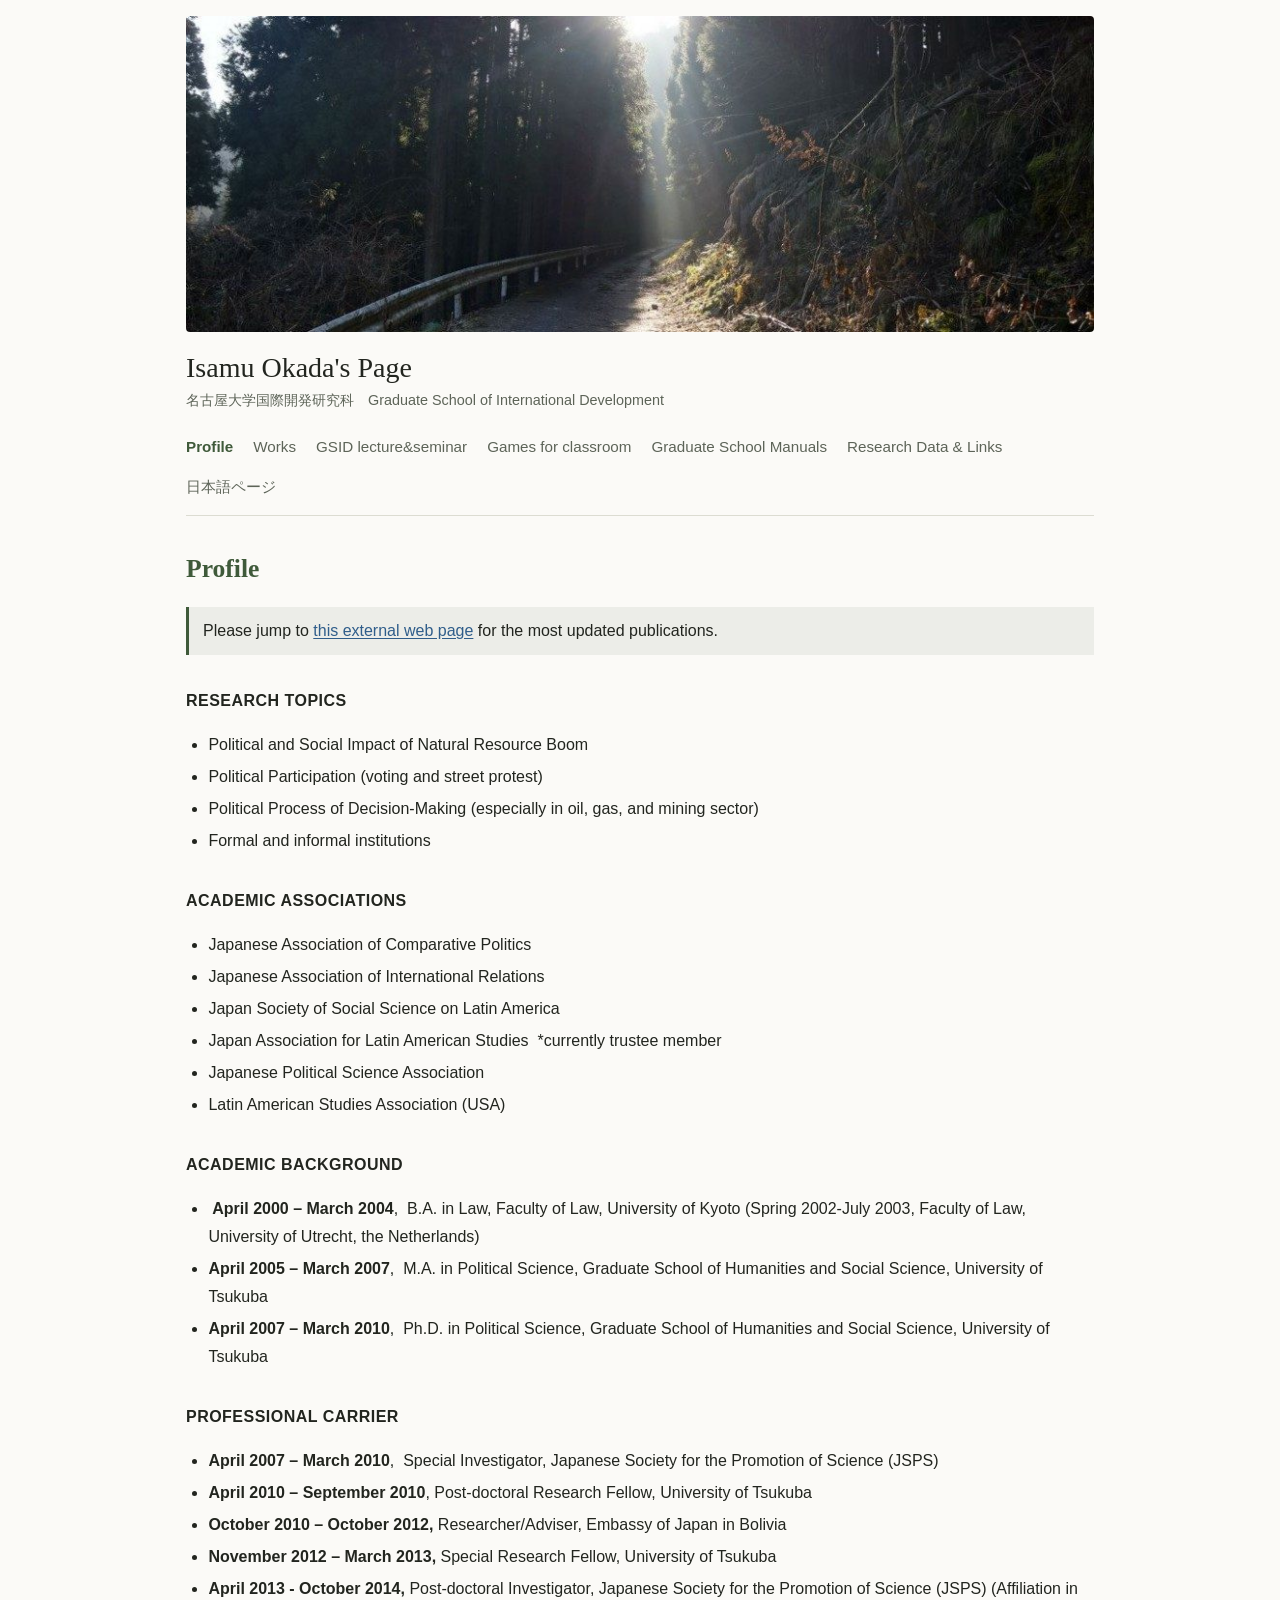
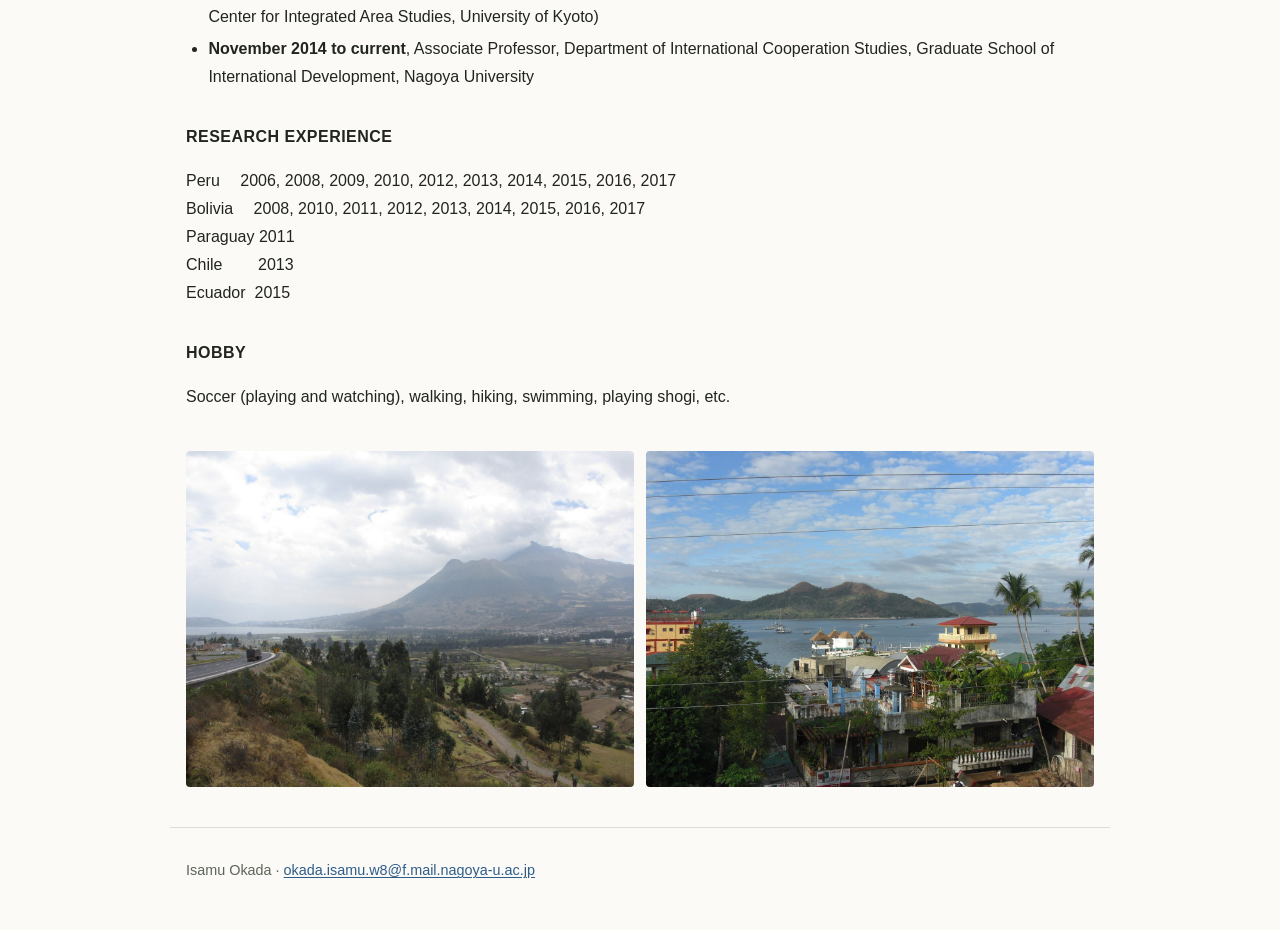
==== index.html @ d8fbca01 "Add files via upload" ====
<!doctype html>
<html lang="en">
<head>
<meta charset="utf-8">
<meta name="viewport" content="width=device-width, initial-scale=1">
<meta http-equiv="Content-Security-Policy" content="default-src 'none'; img-src 'self'; style-src 'self'; base-uri 'none'; form-action 'none'">
<meta name="referrer" content="strict-origin-when-cross-origin">
<title>Profile | Isamu Okada's Page</title>
<link rel="stylesheet" href="style.css">
</head>
<body>
<header class="site-header">
  <a class="banner" href="index.html"><img src="images/header.jpg" alt="" width="940" height="327"></a>
  <div class="brand">
    <p class="site-title"><a href="index.html">Isamu Okada's Page</a></p>
    <p class="site-desc">名古屋大学国際開発研究科　Graduate School of International Development</p>
  </div>
  <nav aria-label="Main"><ul class="nav"><li><a href="index.html" aria-current="page">Profile</a></li><li><a href="works.html">Works</a></li><li><a href="teaching.html">GSID lecture&amp;seminar</a></li><li><a href="games.html">Games for classroom</a></li><li><a href="manuals.html">Graduate School Manuals</a></li><li><a href="data-links.html">Research Data &amp; Links</a></li><li><a href="ja/index.html">日本語ページ</a></li></ul></nav>
  
</header>
<main>
<h1>Profile</h1>
<p class="note">Please jump to <a href="https://profs.provost.nagoya-u.ac.jp/html/100008110_ja.html" target="_blank" rel="noopener noreferrer">this external web page</a> for the most updated publications.</p>
<p><strong>RESEARCH TOPICS</strong></p>
<ul>
<li>Political and Social Impact of Natural Resource Boom</li>
<li>Political Participation (voting and street protest)</li>
<li>Political Process of Decision-Making (especially in oil, gas, and mining sector)</li>
<li>Formal and informal institutions</li>
</ul>
<p><strong>ACADEMIC ASSOCIATIONS</strong></p>
<ul>
<li>Japanese Association of Comparative Politics</li>
<li>Japanese Association of International Relations</li>
<li>Japan Society of Social Science on Latin America</li>
<li>Japan Association for Latin American Studies  *currently trustee member</li>
<li>Japanese Political Science Association</li>
<li>Latin American Studies Association (USA)</li>
</ul>
<p><strong>ACADEMIC BACKGROUND </strong></p>
<ul>
<li><strong> April 2000 – March 2004</strong>,  B.A. in Law, Faculty of Law, University of Kyoto (Spring 2002-July 2003, Faculty of Law, University of Utrecht, the Netherlands)</li>
<li><strong>April 2005 – March 2007</strong>,  M.A. in Political Science, Graduate School of Humanities and Social Science, University of Tsukuba</li>
<li><strong>April 2007 – March 2010</strong>,  Ph.D. in Political Science, Graduate School of Humanities and Social Science, University of Tsukuba</li>
</ul>
<p><strong>PROFESSIONAL CARRIER</strong></p>
<ul>
<li><strong>April 2007 – March 2010</strong>,  Special Investigator, Japanese Society for the Promotion of Science (JSPS)</li>
<li><strong>April 2010 – September 2010</strong>, Post-doctoral Research Fellow, University of Tsukuba</li>
<li><strong>October 2010 – October 2012, </strong>Researcher/Adviser, Embassy of Japan in Bolivia</li>
<li><strong>November 2012 – March 2013, </strong>Special Research Fellow, University of Tsukuba</li>
<li><strong>April 2013 - October 2014, </strong>Post-doctoral Investigator, Japanese Society for the Promotion of Science (JSPS) (Affiliation in Center for Integrated Area Studies, University of Kyoto)</li>
<li><strong>November 2014 to current</strong>, Associate Professor, Department of International Cooperation Studies, Graduate School of International Development, Nagoya University</li>
</ul>
<p><strong>RESEARCH EXPERIENCE</strong></p>
<p>Peru　 2006, 2008, 2009, 2010, 2012, 2013, 2014, 2015, 2016, 2017<br>
Bolivia 　2008, 2010, 2011, 2012, 2013, 2014, 2015, 2016, 2017<br>
Paraguay 2011<br>
Chile        2013<br>
Ecuador  2015</p>
<p><strong>HOBBY</strong></p>
<p>Soccer (playing and watching), walking, hiking, swimming, playing shogi, etc.</p>
<div class="photos">
<img src="images/ecuador.jpg" alt="Landscape in Ecuador" width="1400" height="1050" loading="lazy">
<img src="images/bay.jpg" alt="View over a bay with hills" width="1400" height="1050" loading="lazy">
</div>
</main>
<footer class="site-footer">
<p>Isamu Okada · <a href="mailto:okada.isamu.w8@f.mail.nagoya-u.ac.jp">okada.isamu.w8@f.mail.nagoya-u.ac.jp</a></p>
</footer>
</body>
</html>
---- style.css ----
:root {
  --bg: #fbfaf7;
  --text: #22251f;
  --muted: #5d6458;
  --accent: #3f5a3a;
  --rule: #dcdcd2;
  --link: #2f5d8a;
  color-scheme: light dark;
}
@media (prefers-color-scheme: dark) {
  :root {
    --bg: #171a16;
    --text: #e6e7e1;
    --muted: #a3a99b;
    --accent: #a9c29f;
    --rule: #33382f;
    --link: #8fb8e0;
  }
}

* { box-sizing: border-box; }
html { -webkit-text-size-adjust: 100%; }
body {
  margin: 0;
  background: var(--bg);
  color: var(--text);
  font-family: -apple-system, BlinkMacSystemFont, "Segoe UI", "Hiragino Sans", "Hiragino Kaku Gothic ProN", "Yu Gothic", Meiryo, sans-serif;
  font-size: 16px;
  line-height: 1.75;
}
:lang(ja) { line-height: 1.9; }

.site-header, main, .site-footer {
  max-width: 940px;
  margin: 0 auto;
  padding: 0 16px;
}
.banner img {
  display: block;
  width: 100%;
  height: auto;
  margin-top: 16px;
  border-radius: 4px;
}
.brand { padding: 18px 0 6px; }
.site-title {
  margin: 0;
  font-family: Georgia, "Times New Roman", "Hiragino Mincho ProN", "Yu Mincho", serif;
  font-size: 1.75rem;
  line-height: 1.3;
}
.site-title a { color: var(--text); text-decoration: none; }
.site-desc { margin: 2px 0 0; color: var(--muted); font-size: .9rem; }

nav ul {
  list-style: none;
  margin: 0;
  padding: 10px 0;
  display: flex;
  flex-wrap: wrap;
  gap: 4px 20px;
  border-bottom: 1px solid var(--rule);
}
nav .subnav { padding: 8px 0; font-size: .92rem; }
nav a {
  color: var(--muted);
  text-decoration: none;
  font-size: .95rem;
}
nav a:hover, nav a:focus-visible { color: var(--accent); text-decoration: underline; }
nav a[aria-current="page"] { color: var(--accent); font-weight: 600; }

main { padding-top: 8px; padding-bottom: 40px; overflow-wrap: anywhere; }
h1 {
  font-family: Georgia, "Times New Roman", "Hiragino Mincho ProN", "Yu Mincho", serif;
  font-weight: 600;
  font-size: 1.6rem;
  line-height: 1.35;
  margin: 28px 0 20px;
  color: var(--accent);
}
h2, h3 { font-size: 1.15rem; margin: 32px 0 8px; line-height: 1.4; }
h4 { font-size: 1rem; font-weight: normal; margin: 8px 0 16px; }
main p > strong:only-child { display: inline-block; margin-top: 16px; letter-spacing: .03em; }
ul, ol { padding-left: 1.4em; }
li { margin: 4px 0; }
a { color: var(--link); text-underline-offset: 2px; }

.photos {
  display: grid;
  grid-template-columns: repeat(auto-fit, minmax(260px, 1fr));
  gap: 12px;
  margin-top: 40px;
}
.photos img { width: 100%; height: auto; display: block; border-radius: 4px; }

.site-footer {
  border-top: 1px solid var(--rule);
  padding-top: 16px;
  padding-bottom: 32px;
  color: var(--muted);
  font-size: .9rem;
}

.note {
  padding: 10px 14px;
  border-left: 3px solid var(--accent);
  background: color-mix(in srgb, var(--accent) 8%, transparent);
}
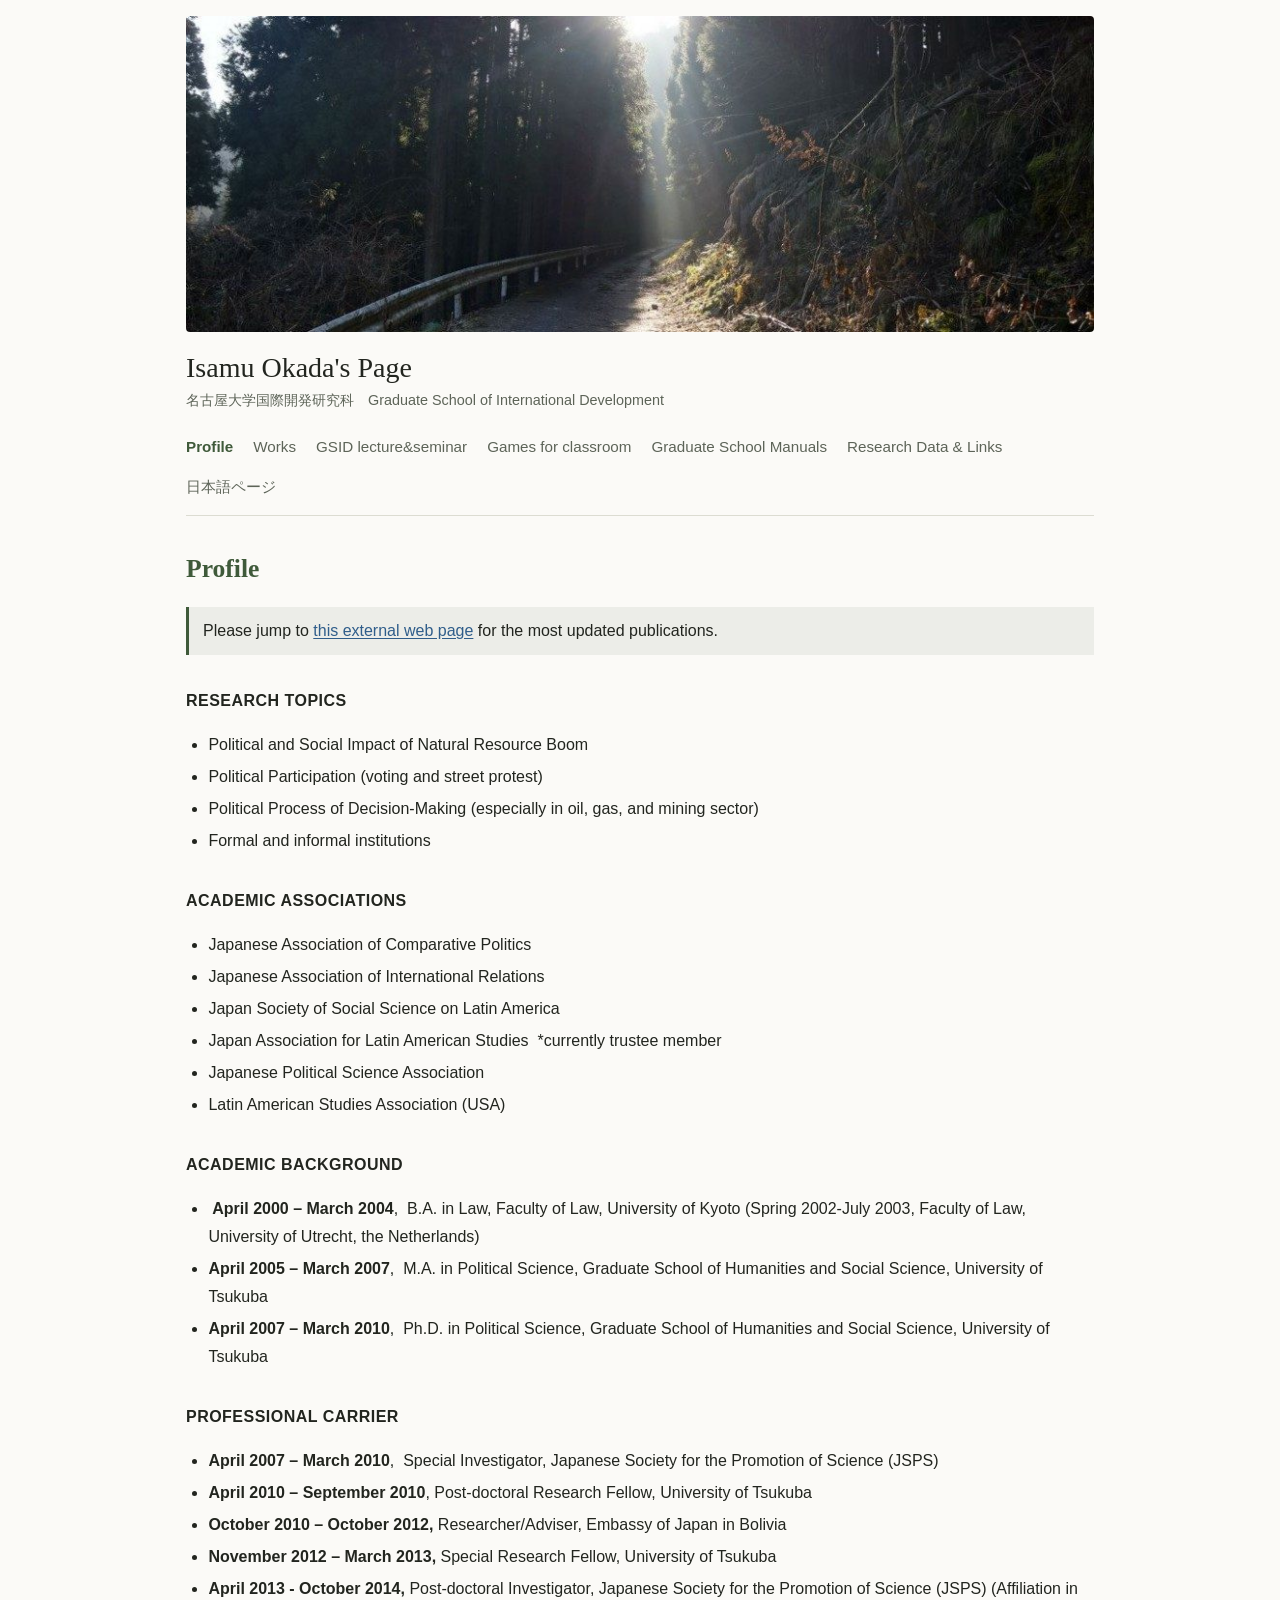
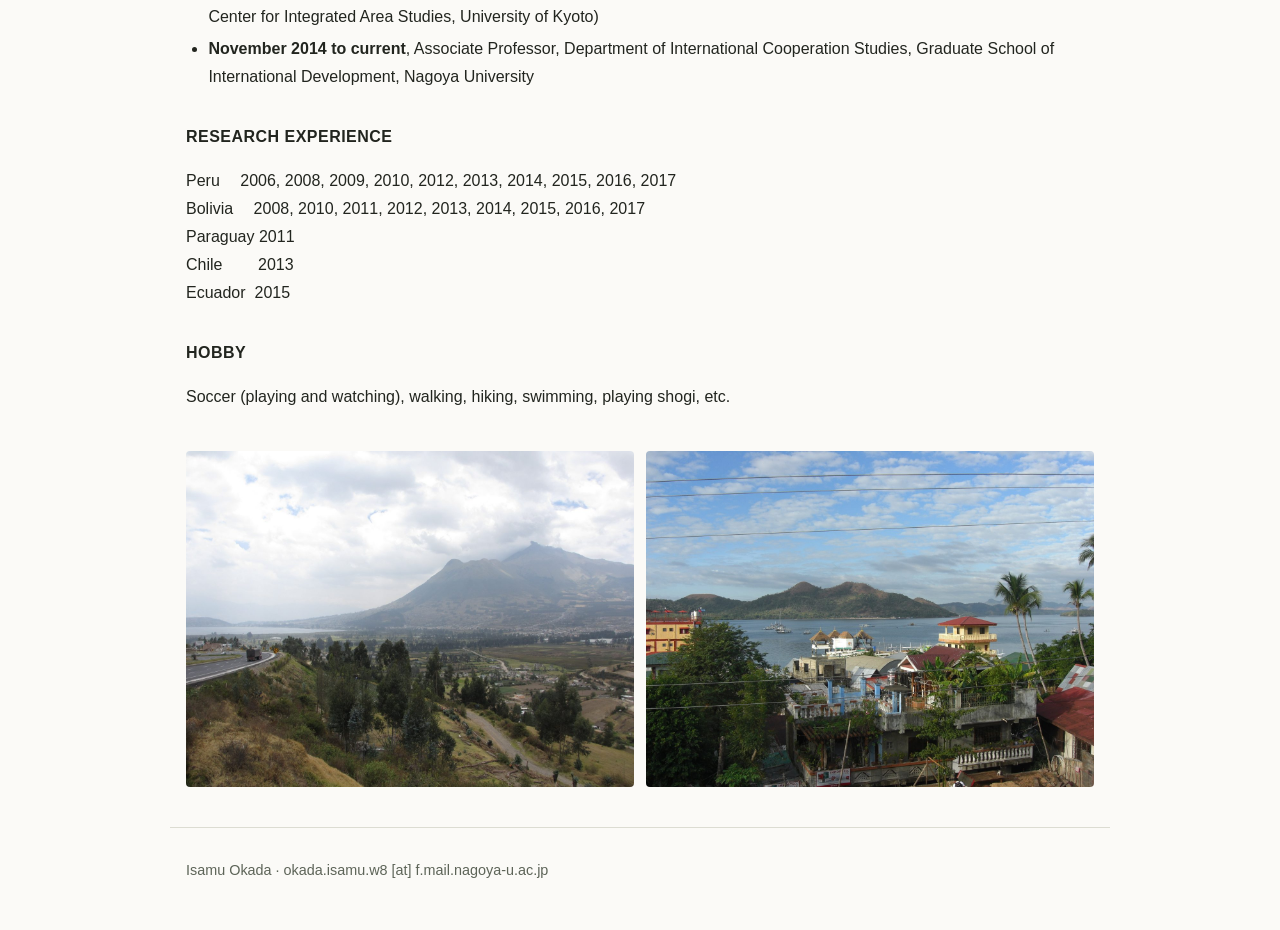
==== commit 64fcd5f8: "Add files via upload" ====
--- a/index.html
+++ b/index.html
@@ -66,7 +66,7 @@
 </div>
 </main>
 <footer class="site-footer">
-<p>Isamu Okada · <a href="mailto:okada.isamu.w8@f.mail.nagoya-u.ac.jp">okada.isamu.w8@f.mail.nagoya-u.ac.jp</a></p>
+<p>Isamu Okada · okada.isamu.w8 [at] f.mail.nagoya-u.ac.jp</p>
 </footer>
 </body>
 </html>
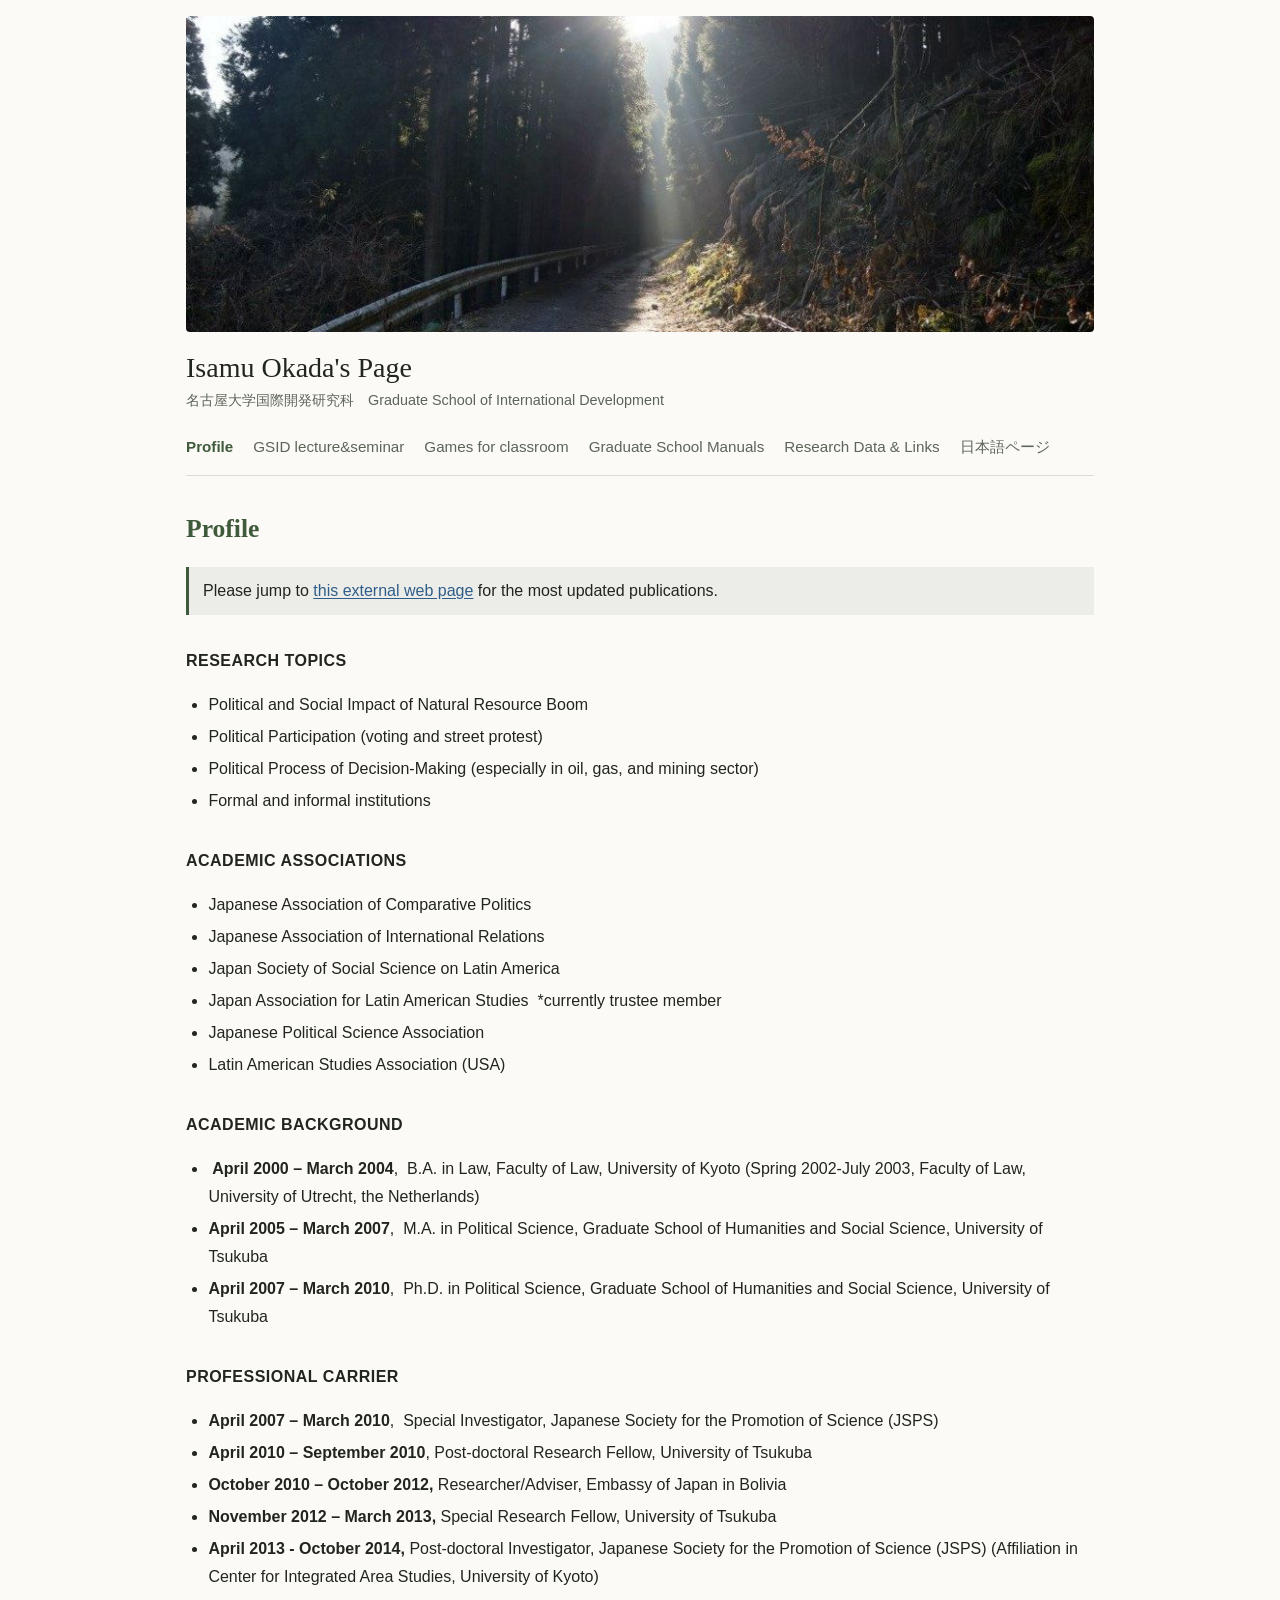
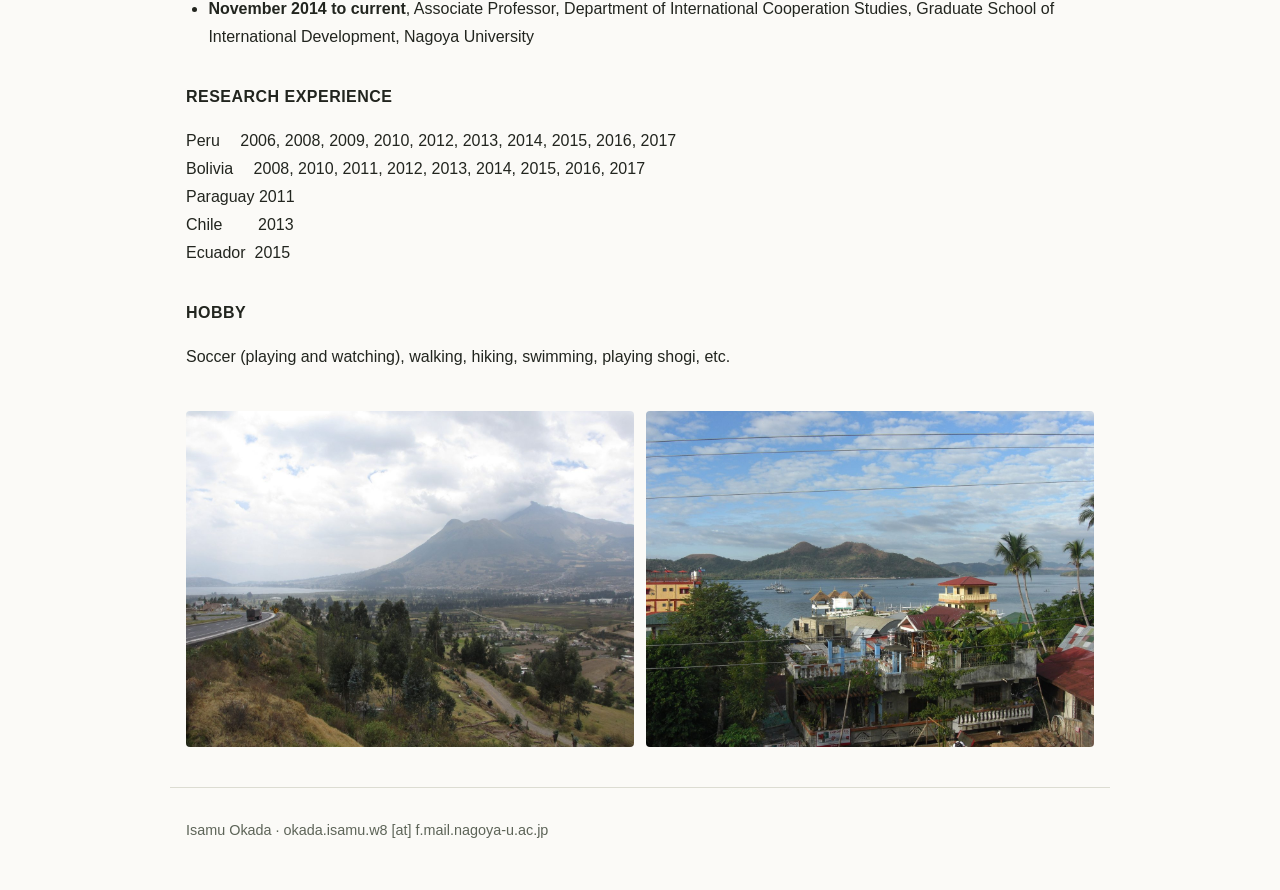
==== commit 5e8beb5d: "Add files via upload" ====
--- a/index.html
+++ b/index.html
@@ -15,7 +15,7 @@
     <p class="site-title"><a href="index.html">Isamu Okada's Page</a></p>
     <p class="site-desc">名古屋大学国際開発研究科　Graduate School of International Development</p>
   </div>
-  <nav aria-label="Main"><ul class="nav"><li><a href="index.html" aria-current="page">Profile</a></li><li><a href="works.html">Works</a></li><li><a href="teaching.html">GSID lecture&amp;seminar</a></li><li><a href="games.html">Games for classroom</a></li><li><a href="manuals.html">Graduate School Manuals</a></li><li><a href="data-links.html">Research Data &amp; Links</a></li><li><a href="ja/index.html">日本語ページ</a></li></ul></nav>
+  <nav aria-label="Main"><ul class="nav"><li><a href="index.html" aria-current="page">Profile</a></li><li><a href="teaching.html">GSID lecture&amp;seminar</a></li><li><a href="games.html">Games for classroom</a></li><li><a href="manuals.html">Graduate School Manuals</a></li><li><a href="data-links.html">Research Data &amp; Links</a></li><li><a href="ja/index.html">日本語ページ</a></li></ul></nav>
   
 </header>
 <main>
